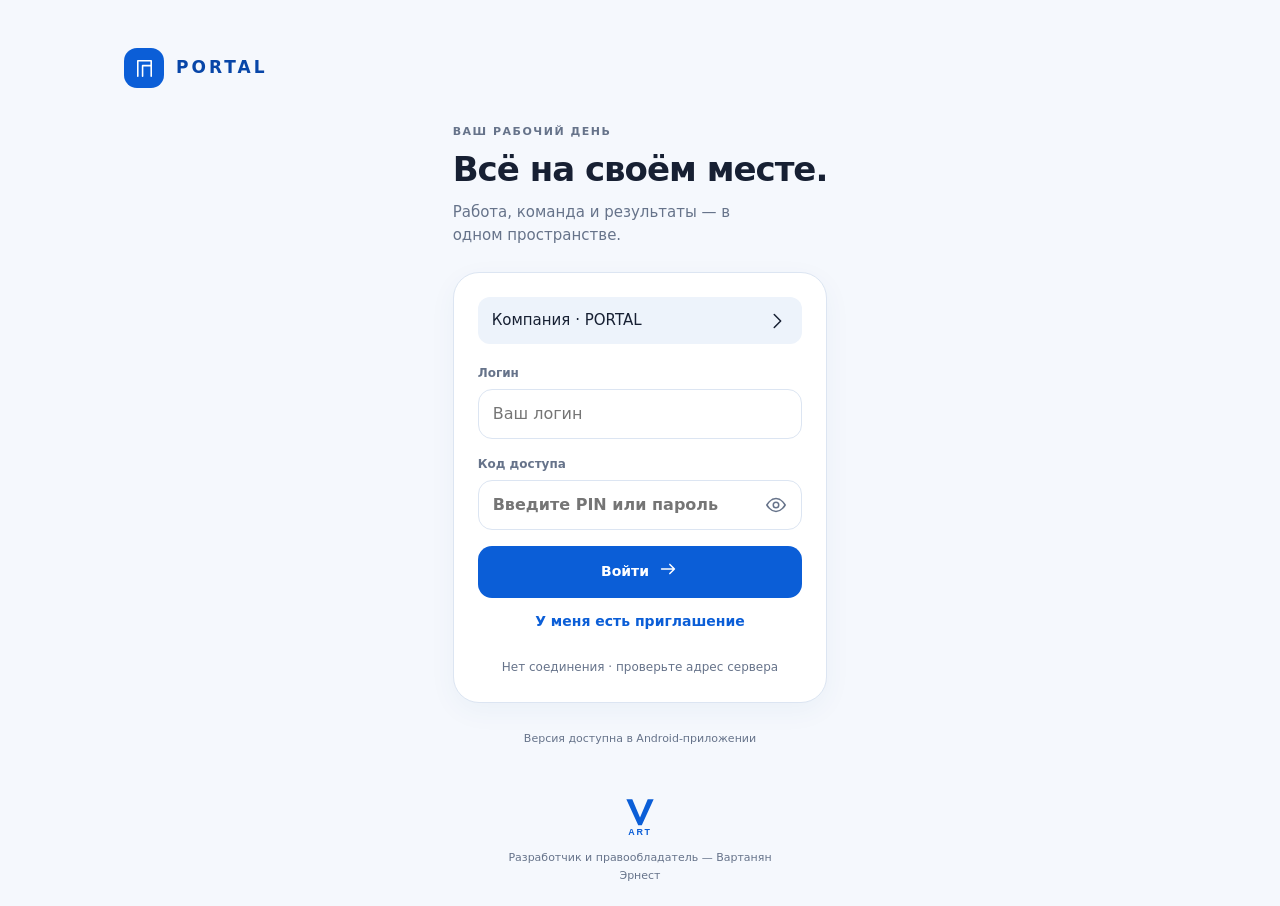
==== android_src/app/src/main/assets/index.html @ 25c185c3 "merge: consolidate final PORTAL line with Desktop 4.5 # Conflicts: #	android_src/app/src/main/assets" ====
<!doctype html>
<html lang="ru"><head>
<meta charset="utf-8"><meta name="viewport" content="width=device-width,initial-scale=1,viewport-fit=cover"><meta name="color-scheme" content="light dark">
<meta http-equiv="Content-Security-Policy" content="default-src 'self'; script-src 'self'; style-src 'self' 'unsafe-inline'; img-src 'self' data:; connect-src 'self'; object-src 'none'; base-uri 'none'; form-action 'self'">
<title>PORTAL</title><link rel="stylesheet" href="ui.css"><script src="web_adapter.js" defer></script><script src="core.js" defer></script><script src="app.js" defer></script><script src="screens.js" defer></script><script src="production.js" defer></script><script src="preview.js" defer></script><script src="documents_excel.js" defer></script></head><body>
<div id="toast" class="toast hidden" role="status" aria-live="polite"></div>
<section id="auth" class="auth-shell" aria-label="Вход в PORTAL">
<header class="auth-top"><div class="row"><span class="portal-symbol" data-icon="portal"></span><span class="wordmark">PORTAL</span></div><button class="icon-button" data-action="serverSettings" aria-label="Настройки подключения" data-icon="settings"></button></header>
<div class="auth-content"><span class="eyebrow">Ваш рабочий день</span><h1>Всё на своём месте.</h1><p class="muted auth-intro">Работа, команда и результаты — в одном пространстве.</p>
<div class="card auth-card"><button id="loginCompany" class="company-selector" data-action="loginOptions"><span>Компания · PORTAL</span><span data-icon="chevron"></span></button>
<form id="loginForm"><label class="field"><span>Логин</span><input id="loginUser" autocomplete="username" autocapitalize="none" required maxlength="200" placeholder="Ваш логин"></label>
<label class="field"><span id="passwordLabel">Код доступа</span><span class="password-field"><input id="loginPin" type="password" autocomplete="current-password" required maxlength="128" placeholder="Введите PIN или пароль"><button type="button" data-action="togglePassword" aria-label="Показать код доступа" data-icon="eye"></button></span></label>
<p id="loginError" class="signin-error hidden" role="alert"></p><button class="btn block" id="loginSubmit" type="submit">Войти <span data-icon="arrow"></span></button></form><button class="btn text block" data-action="acceptInvite">У меня есть приглашение</button>
<div id="setupBox" class="hidden"><h2>Добро пожаловать</h2><p class="muted">Создайте первый доступ администратора компании.</p><button class="btn block" data-action="setup">Создать администратора</button></div>
<p class="auth-status" id="serverState" role="status">Проверяем подключение…</p><button class="btn secondary block auth-update-button" id="authUpdateButton" type="button" data-action="checkUpdates"><span data-icon="refresh"></span> Проверить обновление</button><div id="authUpdateState" class="update-state auth-update-state" role="status"></div></div><p id="buildLabel" class="dev-label"></p></div><footer id="authCredit" class="auth-footer"></footer></section>
<div id="app" class="hidden"><header class="top"><div class="top-inner"><span class="portal-symbol" data-icon="portal"></span><div class="grow"><div class="wordmark">PORTAL</div><div id="companyName" class="company-name"></div></div><button id="profileButton" class="icon-button" data-action="profile" aria-label="Профиль"><span id="initials"></span></button></div></header>
<div id="supportStrip" class="support-strip hidden"></div><main id="content" class="main" tabindex="-1"></main><nav id="nav" class="nav" aria-label="Основная навигация"></nav></div>
<div id="sheetBackdrop" class="sheet-backdrop hidden"><section id="sheet" class="sheet" role="dialog" aria-modal="true" aria-labelledby="sheetTitle"><div class="sheet-handle"></div><div class="sheet-header"><h2 id="sheetTitle"></h2><button class="icon-button" data-action="closeSheet" aria-label="Закрыть" data-icon="close"></button></div><div id="sheetContent"></div></section></div>
</body></html>
---- android_src/app/src/main/assets/ui.css ----
:root{color-scheme:light;--bg:#f4f7fb;--surface:#fff;--soft:#eaf2ff;--text:#172033;--muted:#64748b;--line:#d9e4f2;--accent:#0b5ed7;--accent-soft:#e7f0ff;--accent-text:#fff;--error:#ab3838;--warning:#7d5518;--warning-bg:#fff3da;--shadow:0 16px 60px #0b5ed712;--radius:22px;--font:system-ui,-apple-system,'Segoe UI',Roboto,sans-serif}
:root[data-theme=dark]{color-scheme:dark;--bg:#0b1220;--surface:#111c2e;--soft:#16243a;--text:#edf4ff;--muted:#a9b8cc;--line:#263a55;--accent:#6ea8fe;--accent-soft:#173763;--accent-text:#07182f;--error:#ffaba5;--warning:#f0ce8a;--warning-bg:#3d3220;--shadow:0 16px 60px #0002}
*{box-sizing:border-box}body{margin:0;background:var(--bg);color:var(--text);font:15px/1.5 var(--font);-webkit-tap-highlight-color:transparent}button,input,select,textarea{font:inherit}button{cursor:pointer;color:inherit}button:disabled{cursor:wait;opacity:.55}button,input,select,textarea{touch-action:manipulation}button:focus-visible,input:focus-visible,select:focus-visible,textarea:focus-visible{outline:3px solid var(--accent);outline-offset:3px}input,select,textarea{display:block;width:100%;min-height:50px;border:1px solid var(--line);background:var(--surface);color:var(--text);border-radius:14px;padding:12px 14px;font-size:16px}textarea{min-height:100px}.field{display:block;margin-bottom:16px}.field>span,.label{display:block;font-size:12px;font-weight:600;color:var(--muted);margin-bottom:7px}h1,h2,h3,p{margin-top:0}h1{font-size:30px;letter-spacing:-1px;line-height:1.2;margin-bottom:10px}h2{font-size:21px;letter-spacing:-.5px;line-height:1.3;margin-bottom:16px}h3{font-size:16px;margin-bottom:8px}p{margin-bottom:14px}.eyebrow{font-size:11px;font-weight:700;letter-spacing:1.5px;text-transform:uppercase;color:var(--muted)}.muted,.meta{color:var(--muted)}.meta{font-size:12px}.hidden{display:none!important}.icon{display:inline-block;width:22px;height:22px;flex:none;fill:none;stroke:currentColor;stroke-width:1.65;stroke-linecap:round;stroke-linejoin:round}.btn{display:inline-flex;justify-content:center;align-items:center;gap:8px;min-height:48px;border:0;border-radius:14px;background:var(--accent);color:var(--accent-text);padding:12px 18px;font-weight:650;font-size:14px}.btn.secondary{background:var(--soft);color:var(--text)}.btn.text{background:transparent;color:var(--accent);padding:10px}.btn.danger{background:var(--surface);color:var(--error);border:1px solid var(--line)}.block{width:100%}.icon-button{width:46px;min-width:46px;min-height:46px;border:1px solid var(--line);border-radius:15px;background:var(--surface);display:inline-grid;place-items:center}.row{display:flex;align-items:center;gap:12px}.wrap{flex-wrap:wrap}.grow{flex:1;min-width:0}.between{justify-content:space-between}.stack{display:grid;gap:12px}.card{border:1px solid var(--line);border-radius:var(--radius);background:var(--surface);padding:22px;margin-bottom:16px}.badge{display:inline-block;font-size:11px;font-weight:650;padding:4px 9px;border-radius:8px;background:var(--soft);color:var(--muted)}.badge.green{background:var(--accent-soft);color:var(--accent)}.badge.amber{background:var(--warning-bg);color:var(--warning)}.badge.red{color:var(--error)}.line{border:0;border-top:1px solid var(--line);margin:18px 0}.empty{padding:26px 18px;text-align:center;color:var(--muted);border:1px dashed var(--line);border-radius:18px}.error{color:var(--error)}.notice{padding:14px 16px;border-radius:14px;background:var(--soft);font-size:13px}.notice.warning{background:var(--warning-bg);color:var(--warning)}.page-heading{display:flex;align-items:center;justify-content:space-between;gap:12px;margin-bottom:22px}.page-heading h1{font-size:27px;margin-bottom:5px}.page-heading p{margin-bottom:0}.list{display:grid;gap:10px}.item{border:1px solid var(--line);border-radius:18px;background:var(--surface);padding:17px}.title{font-weight:650;overflow-wrap:anywhere}.item .meta{margin-top:4px}.item-actions{display:flex;flex-wrap:wrap;gap:8px;margin-top:14px}.item-actions .btn{font-size:12px;padding:8px 12px;min-height:44px}.link-row{display:flex;align-items:center;width:100%;gap:14px;text-align:left;background:transparent;border:0;padding:15px 0;min-height:60px}.link-row+.link-row{border-top:1px solid var(--line)}.link-row .chevron{margin-left:auto;color:var(--muted)}
.auth-shell{min-height:100vh;min-height:100dvh;display:flex;flex-direction:column;max-width:460px;margin:auto;padding:28px 24px 20px}.auth-top{display:flex;align-items:center;justify-content:space-between;margin-bottom:36px}.wordmark{font-size:17px;font-weight:800;letter-spacing:3px}.portal-symbol{display:grid;place-items:center;width:40px;height:40px;background:var(--accent);color:var(--accent-text);border-radius:13px}.portal-symbol svg{width:23px;height:23px}.auth-content{flex:1;display:flex;flex-direction:column;justify-content:center;padding-bottom:24px}.auth-content h1{font-size:34px;margin:8px 0 12px}.auth-intro{max-width:280px;margin-bottom:26px}.auth-card{padding:24px;border-radius:26px;box-shadow:var(--shadow)}.company-selector{display:flex;align-items:center;justify-content:space-between;gap:10px;width:100%;border:0;padding:12px 14px;border-radius:12px;background:var(--soft);margin-bottom:20px;text-align:left}.password-field{position:relative}.password-field input{padding-right:54px}.password-field button{position:absolute;right:4px;top:3px;min-height:44px;width:44px;background:transparent;border:0;display:grid;place-items:center;color:var(--muted)}.auth-status{font-size:12px;color:var(--muted);min-height:20px;margin:12px 0 0;text-align:center}.auth-footer{margin-top:24px;text-align:center}.brand-mark{display:block;width:38px;height:44px;object-fit:contain;margin:0 auto 10px}.credit{font-size:11px;line-height:1.65;color:var(--muted);max-width:280px;margin:auto}.dev-label{font-size:11px;color:var(--muted);margin:12px 0 0;text-align:center}.signin-error{font-size:13px;color:var(--error);margin:12px 0}
.top{position:sticky;top:0;z-index:20;background:var(--bg);border-bottom:1px solid var(--line);padding:12px 20px;padding-top:calc(12px + env(safe-area-inset-top))}.top-inner{max-width:1040px;margin:auto;display:flex;align-items:center;gap:12px}.top .wordmark{font-size:15px}.company-name{font-size:11px;color:var(--muted);max-width:230px;white-space:nowrap;overflow:hidden;text-overflow:ellipsis}.support-strip{background:var(--warning-bg);color:var(--warning);padding:10px 20px;display:flex;align-items:center;justify-content:space-between;gap:10px;font-size:12px;border-bottom:1px solid var(--line)}.support-strip button{color:inherit;background:transparent;border:0;min-height:36px;font-weight:650}.support-strip strong{overflow-wrap:anywhere}.main{max-width:1040px;margin:auto;padding:28px 20px 108px}.greeting{margin-bottom:24px}.greeting h1{margin:6px 0}.hero{background:var(--accent);color:var(--accent-text);border-radius:26px;padding:24px;margin-bottom:20px}.hero .muted{color:inherit;opacity:.8}.hero-value{font-size:36px;font-weight:650;letter-spacing:-1.2px;line-height:1.2;margin:12px 0 20px;font-variant-numeric:tabular-nums}.hero .btn{background:var(--surface);color:var(--text)}.metrics{display:grid;grid-template-columns:repeat(2,minmax(0,1fr));gap:12px;margin-bottom:26px}.metric{border:1px solid var(--line);border-radius:18px;background:var(--surface);padding:18px;min-width:0}.metric .n{font-weight:650;font-size:23px;letter-spacing:-.5px;margin-top:8px;font-variant-numeric:tabular-nums;overflow-wrap:anywhere}.metric .l{font-size:12px;color:var(--muted)}.section-label{display:flex;justify-content:space-between;align-items:center;margin-bottom:14px}.section-label h2{font-size:17px;margin:0}.tiles{display:grid;grid-template-columns:repeat(2,minmax(0,1fr));gap:12px;margin-bottom:24px}.tile{display:flex;flex-direction:column;align-items:flex-start;text-align:left;border:1px solid var(--line);border-radius:20px;background:var(--surface);padding:18px;min-height:136px}.tile-icon{display:grid;place-items:center;color:var(--accent);background:var(--accent-soft);border-radius:12px;width:40px;height:40px;margin-bottom:14px}.tile b{font-size:14px}.tile small{margin-top:4px;font-size:11px;color:var(--muted)}.nav{position:fixed;bottom:0;left:0;right:0;z-index:25;display:flex;justify-content:center;gap:8px;background:var(--surface);border-top:1px solid var(--line);padding:8px 12px calc(8px + env(safe-area-inset-bottom))}.nav button{border:0;background:transparent;color:var(--muted);display:flex;flex-direction:column;align-items:center;gap:5px;padding:9px 8px;border-radius:14px;min-height:56px;flex:1;max-width:180px;font-size:10px}.nav button.active{background:var(--accent-soft);color:var(--accent);font-weight:700}.nav .icon{width:21px;height:21px}.progress{height:6px;border-radius:10px;background:var(--soft);overflow:hidden;margin:14px 0 8px}.progress span{display:block;height:100%;background:var(--accent);border-radius:10px}.work-grid{display:grid;gap:16px}.quantity{font-size:32px;font-weight:600;letter-spacing:-.5px;text-align:center;min-height:76px}.work-summary{display:flex;align-items:center;justify-content:space-between;margin:18px 0}.work-summary strong{font-size:22px}.about{text-align:center;padding:36px 24px}.about .brand-mark{width:64px;height:74px;margin-bottom:20px}.about h1{font-size:28px;letter-spacing:4px}.about .credit{font-size:13px;margin:24px auto}.info-grid{display:grid;grid-template-columns:1fr auto;text-align:left;gap:14px;margin:24px 0;color:var(--muted);font-size:13px}.info-grid strong{color:var(--text);font-weight:600;text-align:right;overflow-wrap:anywhere}.update-state{text-align:left;margin-top:18px}.update-state h3{font-size:15px}.update-state p{font-size:13px;margin:6px 0 0}.changelog{white-space:pre-wrap;font-size:13px}.loading{padding:40px 18px;text-align:center;color:var(--muted)}.spinner{display:inline-block;width:18px;height:18px;border:2px solid var(--line);border-top-color:var(--accent);border-radius:50%;animation:spin .8s linear infinite}@keyframes spin{to{transform:rotate(360deg)}}
.toast{position:fixed;bottom:94px;left:50%;transform:translateX(-50%);width:max-content;max-width:calc(100% - 32px);z-index:80;padding:14px 18px;border:1px solid var(--line);background:var(--text);color:var(--surface);border-radius:16px;box-shadow:var(--shadow);font-size:13px}.toast.err{background:var(--error);color:#fff}.sheet-backdrop{position:fixed;inset:0;background:#071a3370;z-index:60;display:flex;align-items:flex-end;justify-content:center}.sheet{background:var(--surface);border-radius:28px 28px 0 0;width:100%;max-width:560px;max-height:88vh;overflow:auto;padding:12px 24px calc(24px + env(safe-area-inset-bottom));box-shadow:var(--shadow)}.sheet-handle{height:4px;width:36px;border-radius:5px;background:var(--line);margin:0 auto 16px}.sheet-header{display:flex;justify-content:space-between;align-items:center;gap:12px;margin-bottom:20px}.sheet-header h2{margin:0}.sheet-header .icon-button{border:0;background:var(--soft)}.choice{display:flex;gap:12px;width:100%;align-items:center;text-align:left;border:1px solid var(--line);background:var(--surface);padding:16px;border-radius:16px;margin-bottom:10px;min-height:66px}.choice.active{border-color:var(--accent);background:var(--accent-soft)}.choice .meta{display:block}
@media(min-width:700px){.auth-shell{padding-top:48px}.main{padding:36px 32px 110px}.tiles{grid-template-columns:repeat(4,minmax(0,1fr))}.metrics{grid-template-columns:repeat(4,minmax(0,1fr))}.work-grid{grid-template-columns:1.2fr 1fr;align-items:start}.hero{padding:30px}.sheet-backdrop{align-items:center;padding:24px}.sheet{border-radius:26px}.about{max-width:600px;margin:auto}.company-name{max-width:480px}.hero-value{font-size:42px}}
@media(max-width:359px){.main{padding-left:14px;padding-right:14px}.auth-shell{padding-left:18px;padding-right:18px}.auth-card,.card{padding:18px}.metric{padding:14px}.metric .n{font-size:20px}.tile{padding:15px}.info-grid{grid-template-columns:1fr}.info-grid strong{text-align:left}.company-name{max-width:180px}}
@media(prefers-reduced-motion:reduce){*{animation:none!important;scroll-behavior:auto!important}}
.batch-number{overflow-wrap:anywhere}.permission-row{display:flex;align-items:flex-start;gap:12px;padding:12px 0;border-bottom:1px solid var(--line);text-align:left}.permission-row input{width:22px;min-width:22px;min-height:22px;margin-top:3px}.permission-row small{display:block;margin-top:5px}.attention{margin-bottom:24px}.list+.btn{margin-top:18px}select[multiple]{min-height:120px}.item .btn{margin-top:8px}
.presence-dot{display:inline-block;width:8px;height:8px;border-radius:50%;margin-right:8px;vertical-align:middle;background:#d45656}.presence-dot.online{background:#36a86b}
.compact-heading{font-size:18px;margin:24px 0 12px}.timer-summary{display:flex;align-items:center;justify-content:space-between;flex-wrap:wrap;gap:6px;padding:10px 12px;margin:12px 0;border-radius:12px;background:var(--soft)}.timer-summary b{font-size:13px}.timer-summary .meta{margin:0}.related-tasks{margin-top:16px}.related-tasks h4{font-size:13px;margin:0 0 8px;color:var(--muted)}.related-task{display:flex;align-items:center;justify-content:space-between;gap:10px;padding:9px 0;border-top:1px solid var(--line)}.related-task .meta{text-align:right}.employee-card .item-actions{margin-top:10px}.activity-card{text-align:left;margin-bottom:18px}.attention-section{margin:24px 0}.batch-card .item-actions{margin-top:16px}

/* Preview APK visual system */
.tile-title{display:flex;align-items:center;gap:8px;flex-wrap:wrap}.badge.preview{background:var(--soft);color:var(--accent);border:1px dashed var(--accent);font-size:10px}.preview-tile{position:relative}.preview-tile .tile-icon{background:var(--soft)}
.director-hero{display:flex;align-items:flex-start;justify-content:space-between;gap:18px;padding:24px;border:1px solid var(--line);border-radius:26px;background:linear-gradient(145deg,var(--surface),var(--accent-soft));margin-bottom:20px}.director-hero h2{margin:6px 0 8px;font-size:25px}.director-hero p{margin:0}
.dashboard-section{margin:0 0 20px}.today-grid{display:grid;grid-template-columns:1.5fr repeat(3,1fr);gap:12px}.today-main,.today-kpi,.money-card,.compact-panel{border:1px solid var(--line);background:var(--surface);border-radius:20px;padding:18px}.today-main{background:var(--accent);color:var(--accent-text)}.today-main .l,.today-main small{display:block;opacity:.8}.today-main strong{display:block;font-size:42px;line-height:1;margin:12px 0}.today-kpi span,.money-card span{display:block;color:var(--muted);font-size:12px}.today-kpi b{display:block;font-size:26px;margin-top:12px}
.attention-stack{display:grid;gap:10px}.attention-card,.attention-ok{display:flex;align-items:flex-start;gap:12px;border:1px solid var(--line);background:var(--surface);border-radius:18px;padding:16px}.attention-card strong{display:block;margin-top:5px}.status-dot{width:10px;height:10px;border-radius:50%;margin-top:6px;background:var(--muted);flex:none}.status-dot.ok{background:var(--accent)}.status-dot.warn{background:var(--warning)}
.money-grid{display:grid;grid-template-columns:repeat(4,minmax(0,1fr));gap:12px}.money-card strong{display:block;font-size:21px;margin-top:8px;overflow-wrap:anywhere}.money-card small{display:block;color:var(--muted);margin-top:6px}.money-card.emphasis{grid-column:span 2;background:var(--accent-soft);border-color:transparent}.large-value{font-size:30px;font-weight:700;letter-spacing:-.7px;margin:8px 0}.dashboard-two{display:grid;grid-template-columns:repeat(2,minmax(0,1fr));gap:12px}.compact-panel{margin-bottom:20px}.preview-empty{padding:12px 0;color:var(--muted)}
.production-strip{display:grid;grid-template-columns:repeat(3,1fr);gap:10px;margin-bottom:14px}.production-strip>div{background:var(--surface);border:1px solid var(--line);border-radius:16px;padding:14px}.production-strip span{display:block;font-size:11px;color:var(--muted)}.production-strip b{display:block;font-size:21px;margin-top:6px}.compact-task-list .task-card{margin-top:10px}
.quick-grid{display:grid;grid-template-columns:repeat(2,minmax(0,1fr));gap:10px}.quick-action{display:grid;grid-template-columns:auto 1fr auto;align-items:center;gap:12px;text-align:left;border:1px solid var(--line);background:var(--surface);border-radius:18px;padding:15px;min-height:76px}.quick-action small{display:block;color:var(--muted);margin-top:3px}.quick-icon{display:grid;place-items:center;width:38px;height:38px;border-radius:12px;background:var(--accent-soft);color:var(--accent)}.text-link{border:0;background:transparent;color:var(--accent);font-weight:650;min-height:40px;padding:6px}
.preview-banner,.preview-extension,.scanner-preview{border:1px dashed var(--accent);background:var(--surface);border-radius:20px;padding:18px;margin-bottom:18px}.preview-banner p,.preview-extension p{margin:6px 0 0}.report-grid{display:grid;grid-template-columns:repeat(2,minmax(0,1fr));gap:12px}.report-card{display:flex;flex-direction:column;align-items:flex-start;text-align:left;border:1px solid var(--line);background:var(--surface);border-radius:18px;padding:18px;min-height:160px}.report-card small{display:block;color:var(--muted);margin:7px 0 auto}.market-badge{font-weight:750;font-size:12px}.news-card{border:1px solid var(--line);background:var(--surface);border-radius:18px;padding:18px}.segmented{display:flex;gap:8px;overflow:auto;margin-bottom:16px}.segmented span{white-space:nowrap;padding:9px 13px;border-radius:12px;background:var(--soft);font-size:12px}.segmented .active{background:var(--accent);color:var(--accent-text)}
.step-list{display:grid;gap:10px;margin-bottom:18px}.step-card{display:flex;gap:14px;align-items:flex-start;border:1px solid var(--line);background:var(--surface);border-radius:18px;padding:16px}.step-card p{margin:3px 0 0}.step-number{display:grid;place-items:center;width:34px;height:34px;border-radius:12px;background:var(--accent-soft);color:var(--accent);font-weight:800;flex:none}.scanner-preview{display:flex;align-items:center;gap:16px}.scanner-preview h2{margin:2px 0 3px}.scanner-preview .badge{margin-left:auto}.scanner-icon{display:grid;place-items:center;width:58px;height:58px;border-radius:18px;background:var(--accent);color:var(--accent-text)}.warehouse-grid{display:grid;grid-template-columns:repeat(3,minmax(0,1fr));gap:10px;margin-bottom:18px}.warehouse-action{display:flex;flex-direction:column;align-items:flex-start;gap:10px;border:1px solid var(--line);background:var(--surface);border-radius:17px;padding:15px;min-height:96px}.warehouse-action span{color:var(--accent)}
.mini-actions{display:flex;flex-wrap:wrap;gap:9px}.preview-sheet-head{margin-bottom:18px}.preview-sheet-head p{margin:10px 0 0}.preview-form-row{display:flex;justify-content:space-between;gap:14px;border-bottom:1px solid var(--line);padding:12px 0}.preview-form-row span{color:var(--muted)}.preview-table{border:1px solid var(--line);border-radius:14px;overflow:hidden}.preview-table>div{display:grid;grid-template-columns:2fr .7fr .8fr .9fr;gap:8px;padding:12px}.preview-table>div+div{border-top:1px solid var(--line);font-size:12px;color:var(--muted)}
@media(max-width:699px){.today-grid{grid-template-columns:repeat(2,minmax(0,1fr))}.today-main{grid-column:1/-1}.money-grid{grid-template-columns:repeat(2,minmax(0,1fr))}.money-card.emphasis{grid-column:1/-1}.dashboard-two{grid-template-columns:1fr}.quick-grid{grid-template-columns:1fr}.report-grid{grid-template-columns:1fr}.warehouse-grid{grid-template-columns:repeat(2,minmax(0,1fr))}.director-hero{padding:20px}.director-hero h2{font-size:22px}.scanner-preview{align-items:flex-start;flex-wrap:wrap}.scanner-preview .badge{margin-left:0}.preview-table{overflow:auto}.preview-table>div{min-width:520px}}
.filter-grid{display:grid;grid-template-columns:repeat(2,minmax(0,1fr));gap:10px}.document-filters .field{margin-bottom:10px}.archived-document{opacity:.78}
@media(max-width:699px){.filter-grid{grid-template-columns:1fr}}
@media(min-width:1000px){body{max-width:none}.main{width:min(1440px,calc(100% - 64px));margin-inline:auto;padding-top:28px}.top-inner{max-width:1440px;margin:auto}.nav{left:50%;right:auto;width:min(720px,calc(100% - 64px));transform:translateX(-50%)}.tiles{grid-template-columns:repeat(4,minmax(0,1fr))}.auth-content{max-width:520px}}

.web-client [data-action="serverSettings"],.web-client [data-action="checkUpdates"],.web-client #updateButton,.web-client #updateState{display:none!important}.web-client .about::after{content:"Web-клиент обновляется автоматически";display:block;margin-top:16px;padding:14px;border-radius:12px;background:var(--soft);color:var(--muted)}

/* PORTAL Desktop brand system */
.web-client{--portal-blue:#0b5ed7;--portal-blue-dark:#0846a8;--portal-blue-soft:#eaf2ff;--accent:var(--portal-blue);--accent-soft:var(--portal-blue-soft);--bg:#f5f8fd;--soft:#edf3fb;--text:#172033;--muted:#66738a;--line:#dce5f2;--shadow:0 18px 56px #12386b14;--radius:16px}
:root[data-theme=dark].web-client{--portal-blue:#2f80ff;--portal-blue-dark:#0e3572;--portal-blue-soft:#173866;--bg:#101722;--surface:#182231;--soft:#202d3f;--text:#f1f6ff;--muted:#a8b7cd;--line:#2a3b52;--accent:#6ea8ff;--accent-soft:#1d3f70;--accent-text:#07152a}
.web-client .top{background:var(--portal-blue);border-bottom:0;color:#fff;box-shadow:0 8px 24px #0b4fbf22}
.web-client .top .portal-symbol{background:#fff;color:var(--portal-blue)}
.web-client .top .wordmark{color:#fff;font-size:18px;letter-spacing:3.2px}
.web-client .top .company-name{color:#dceaff}
.web-client .top .icon-button{background:#ffffff16;border-color:#ffffff35;color:#fff}
.web-client .hero,.web-client .today-main{background:linear-gradient(135deg,var(--portal-blue),var(--portal-blue-dark))}
.web-client .card,.web-client .item,.web-client .tile,.web-client .metric,.web-client .compact-panel,.web-client .money-card,.web-client .today-kpi{box-shadow:0 8px 28px #1c4f8a0c}
.web-client .page-heading h1{color:#15345f}
:root[data-theme=dark].web-client .page-heading h1{color:var(--text)}
@media(min-width:900px){
.web-client #app{min-height:100vh;padding-left:272px}
.web-client .top{padding:14px 30px}.web-client .top-inner{max-width:none;margin:0}
.web-client .main{width:auto;max-width:none;margin:0;padding:34px 38px 54px}
.web-client .nav{position:fixed;inset:0 auto 0 0;width:272px;transform:none;z-index:35;display:flex;flex-direction:column;justify-content:flex-start;align-items:stretch;gap:4px;overflow-y:auto;background:linear-gradient(180deg,var(--portal-blue-dark),#063579);border:0;padding:22px 14px 18px;box-shadow:14px 0 36px #0b3b8017}
.web-client .nav::before{content:"PORTAL";display:block;color:#fff;font-size:25px;font-weight:850;letter-spacing:4px;padding:3px 12px 22px;border-bottom:1px solid #ffffff26;margin-bottom:10px}
.web-client .nav button{display:flex;flex-direction:row;align-items:center;justify-content:flex-start;gap:11px;flex:0 0 auto;max-width:none;width:100%;min-height:44px;padding:10px 12px;border-radius:11px;color:#dceaff;font-size:13px;text-align:left}
.web-client .nav button:hover{background:#ffffff12;color:#fff}.web-client .nav button.active{background:#fff;color:var(--portal-blue-dark);font-weight:750;box-shadow:0 8px 22px #062a6033}
.web-client .nav .icon{width:19px;height:19px}.web-client .nav-group{display:grid;gap:3px;margin-top:10px}.web-client .nav-group-title{padding:8px 12px 4px;color:#9fc2f5;font-size:10px;font-weight:800;letter-spacing:1.1px;text-transform:uppercase}
.web-client .nav-spacer{flex:1;min-height:18px}.web-client .tiles{grid-template-columns:repeat(4,minmax(0,1fr));gap:14px}.web-client .tile{min-height:118px;border-radius:16px}.web-client .metrics{gap:14px}.web-client .sheet-backdrop{left:272px}.web-client .toast{bottom:28px;left:calc(272px + (100vw - 272px)/2)}
.web-client .auth-shell{max-width:1120px;padding-inline:44px}.web-client .auth-content{max-width:520px;margin-inline:auto}.web-client .auth-top .portal-symbol{background:var(--portal-blue);color:#fff}.web-client .auth-top .wordmark{color:var(--portal-blue-dark)}
}

.auth-update-button{margin-top:12px}.auth-update-state{margin-top:10px;text-align:left}.auth-update-state:empty{display:none}
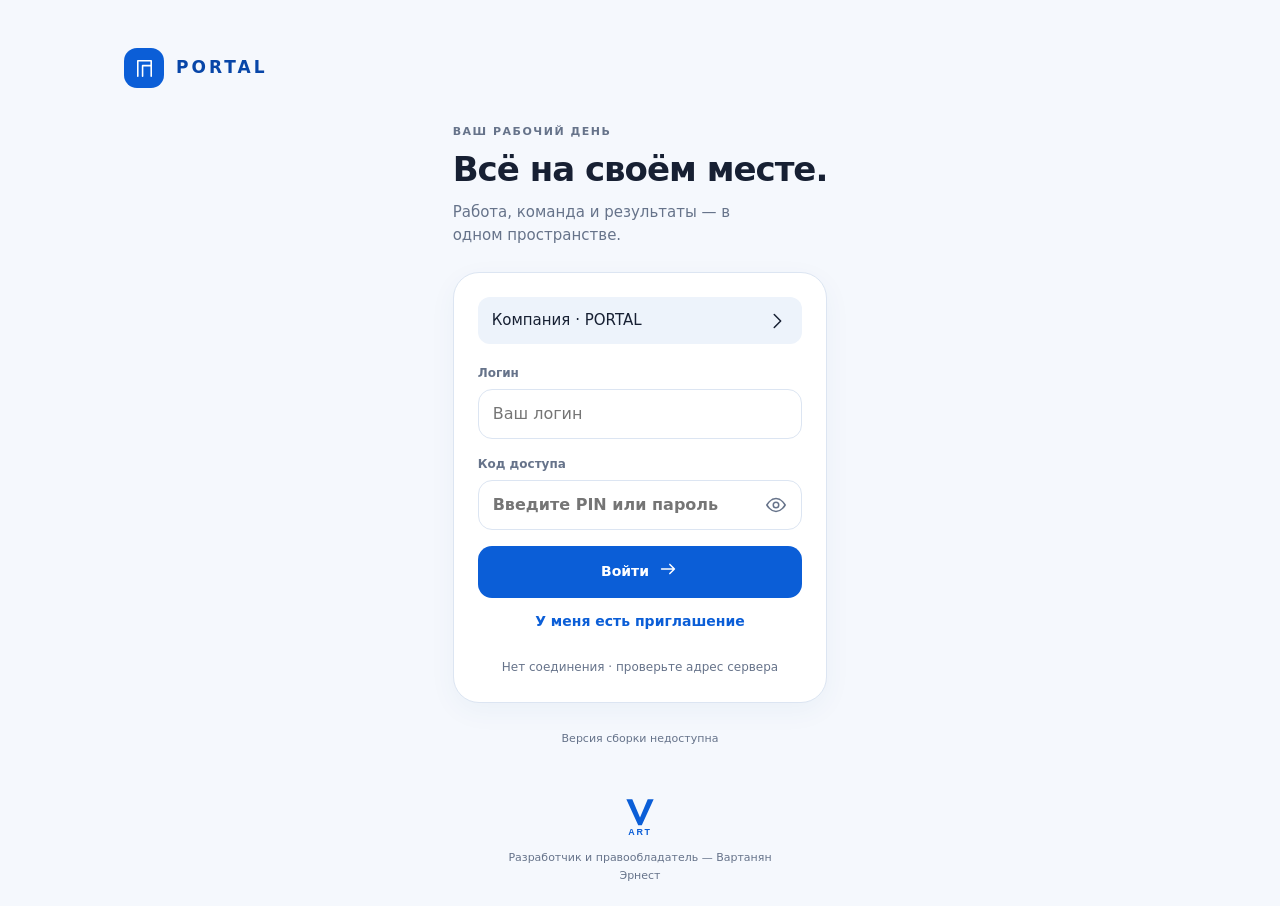
==== commit 90cb8694: "Fix build metadata and add employee roles" ====
--- a/android_src/app/src/main/assets/index.html
+++ b/android_src/app/src/main/assets/index.html
@@ -2,7 +2,7 @@
 <html lang="ru"><head>
 <meta charset="utf-8"><meta name="viewport" content="width=device-width,initial-scale=1,viewport-fit=cover"><meta name="color-scheme" content="light dark">
 <meta http-equiv="Content-Security-Policy" content="default-src 'self'; script-src 'self'; style-src 'self' 'unsafe-inline'; img-src 'self' data:; connect-src 'self'; object-src 'none'; base-uri 'none'; form-action 'self'">
-<title>PORTAL</title><link rel="stylesheet" href="ui.css"><script src="web_adapter.js" defer></script><script src="core.js" defer></script><script src="app.js" defer></script><script src="screens.js" defer></script><script src="production.js" defer></script><script src="preview.js" defer></script><script src="documents_excel.js" defer></script></head><body>
+<title>PORTAL</title><link rel="stylesheet" href="ui.css"><script src="build_meta.js" defer></script><script src="web_adapter.js" defer></script><script src="core.js" defer></script><script src="app.js" defer></script><script src="screens.js" defer></script><script src="production.js" defer></script><script src="preview.js" defer></script><script src="invoices.js" defer></script><script src="documents_excel.js" defer></script></head><body>
 <div id="toast" class="toast hidden" role="status" aria-live="polite"></div>
 <section id="auth" class="auth-shell" aria-label="Вход в PORTAL">
 <header class="auth-top"><div class="row"><span class="portal-symbol" data-icon="portal"></span><span class="wordmark">PORTAL</span></div><button class="icon-button" data-action="serverSettings" aria-label="Настройки подключения" data-icon="settings"></button></header>
